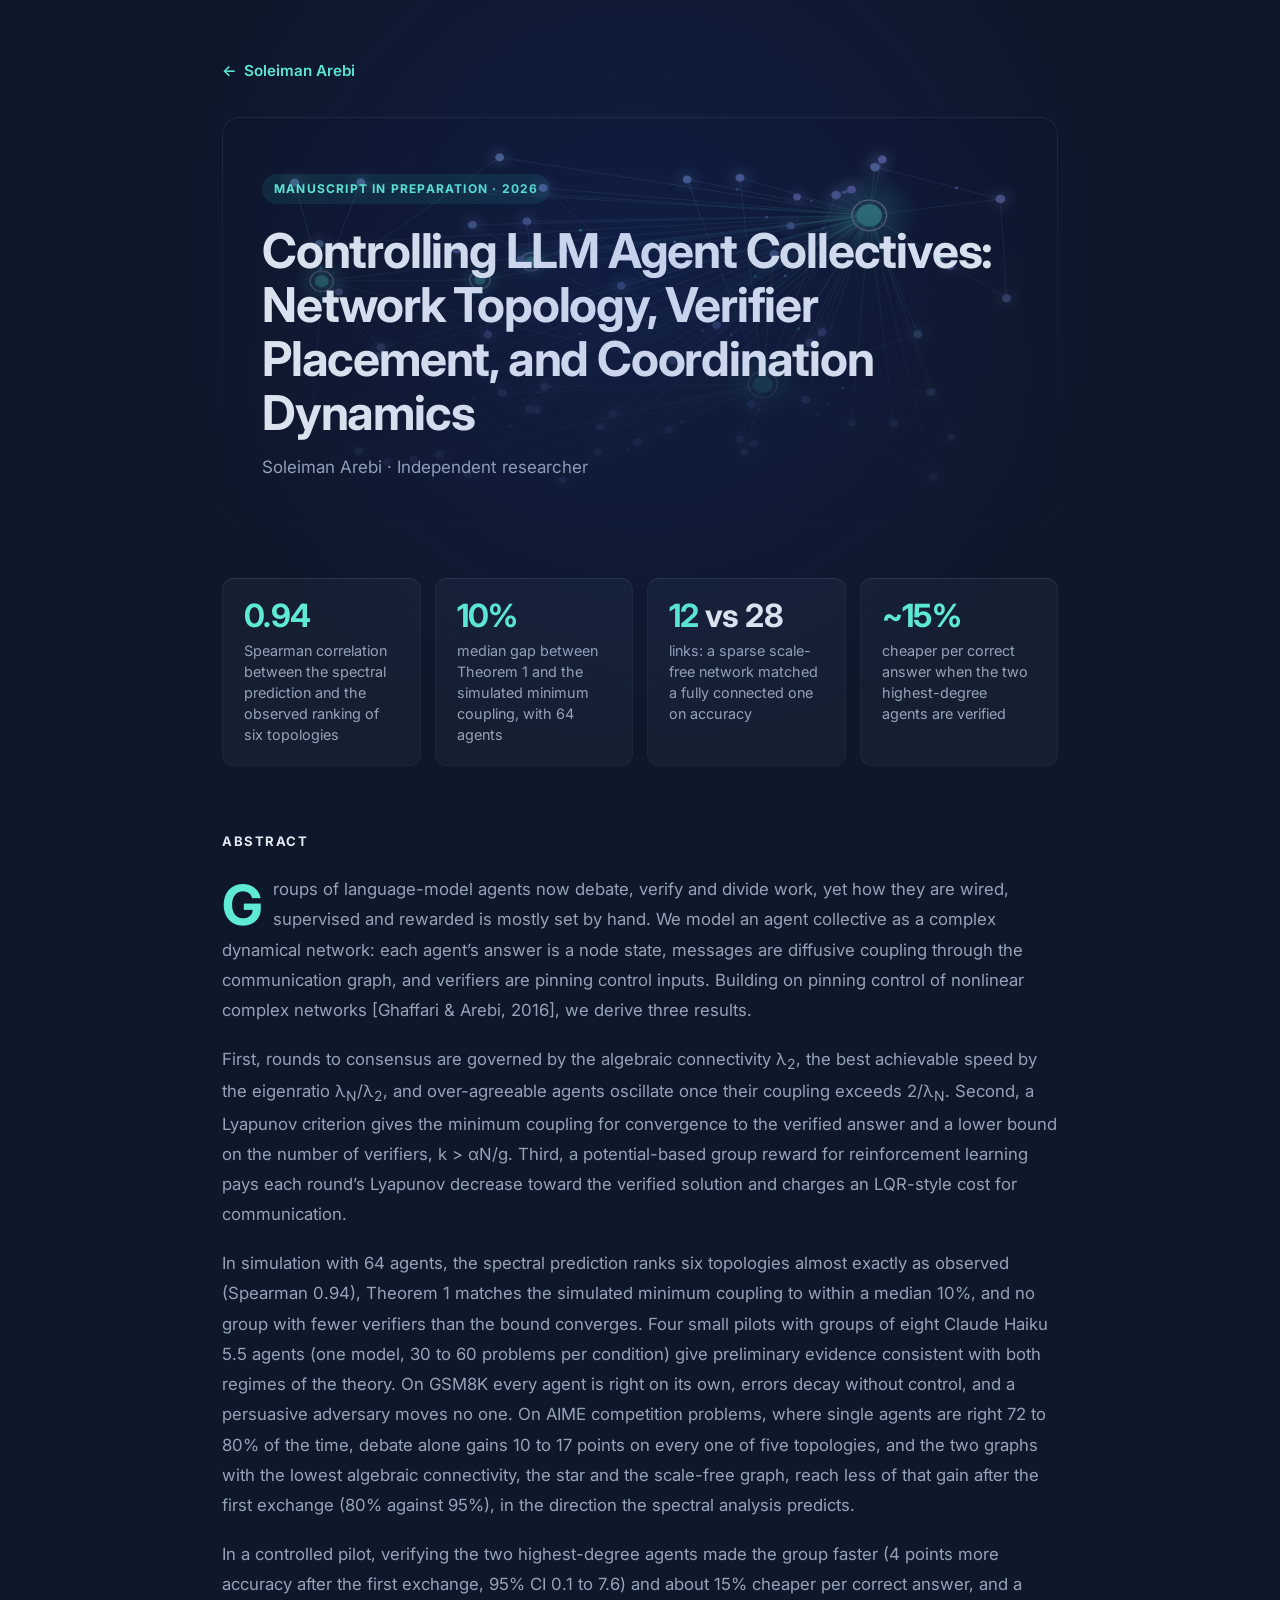
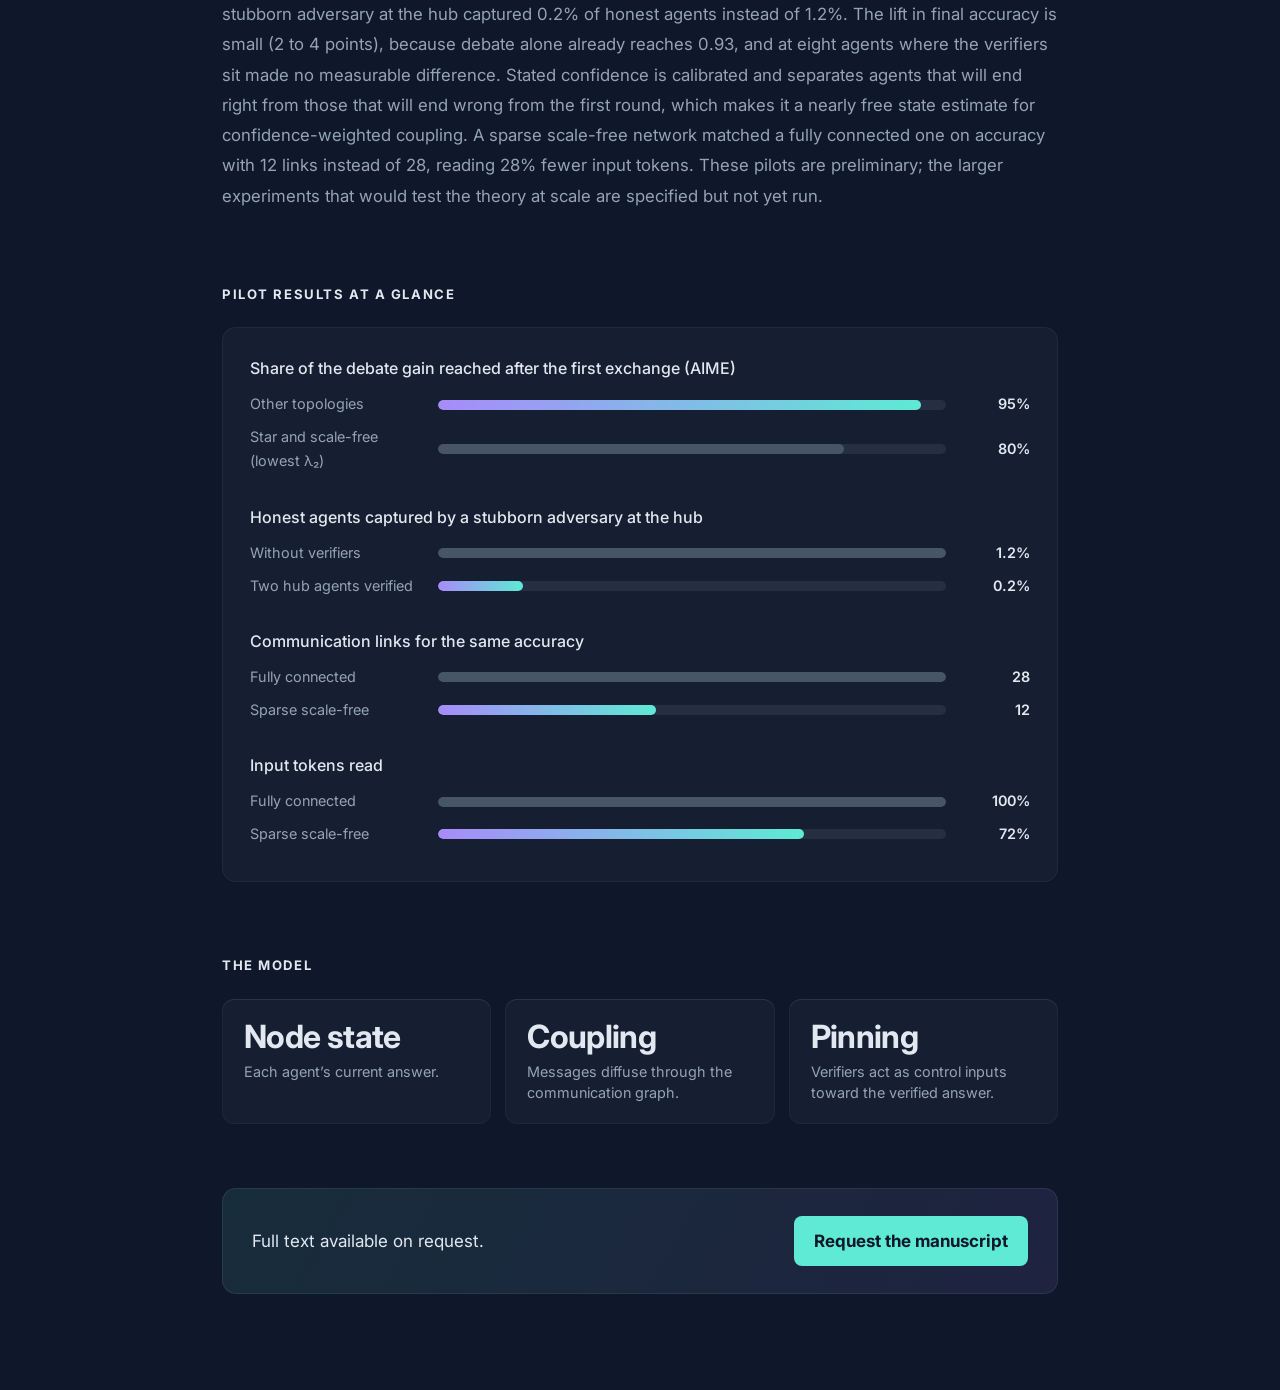
==== research/collectives.html @ 9f4c7a7a "Add research pages, animated agent-network hero, and drop GitHub links from research Co-Authored-By:" ====
<!doctype html>
<html lang="en">
<head>
  <meta charset="utf-8" />
  <meta name="viewport" content="width=device-width, initial-scale=1" />
  <title>Controlling LLM Agent Collectives · Soleiman Arebi</title>
  <meta name="description" content="Network topology, verifier placement and coordination dynamics in collectives of language-model agents, by Soleiman Arebi." />
  <meta name="theme-color" content="#0f172a" />
  <link rel="icon" href="data:image/svg+xml,<svg xmlns='http://www.w3.org/2000/svg' viewBox='0 0 32 32'><rect width='32' height='32' rx='6' fill='%230f172a'/><text x='6' y='22' font-family='sans-serif' font-weight='700' font-size='15' fill='%235eead4'>SA</text></svg>" />
  <link rel="preconnect" href="https://fonts.googleapis.com" />
  <link rel="preconnect" href="https://fonts.gstatic.com" crossorigin />
  <link href="https://fonts.googleapis.com/css2?family=Inter:wght@400;500;600;700&display=swap" rel="stylesheet" />
  <link rel="stylesheet" href="../style.css" />
</head>
<body>
  <div class="spotlight" id="spotlight" aria-hidden="true"></div>

  <main class="paper">
    <a class="back" href="../index.html#research"><span class="arrow">←</span> Soleiman Arebi</a>

    <header class="paper-hero">
      <canvas data-network data-agents="64" aria-hidden="true"></canvas>
      <div class="inner">
        <span class="status">Manuscript in preparation · 2026</span>
        <h1>Controlling LLM Agent Collectives: Network Topology, Verifier Placement, and Coordination Dynamics</h1>
        <p class="byline">Soleiman Arebi · Independent researcher</p>
      </div>
    </header>

    <section class="stats" aria-label="Key results">
      <div class="stat"><b><em>0.94</em></b><span>Spearman correlation between the spectral prediction and the observed ranking of six topologies</span></div>
      <div class="stat"><b><em>10%</em></b><span>median gap between Theorem 1 and the simulated minimum coupling, with 64 agents</span></div>
      <div class="stat"><b><em>12</em> vs 28</b><span>links: a sparse scale-free network matched a fully connected one on accuracy</span></div>
      <div class="stat"><b><em>~15%</em></b><span>cheaper per correct answer when the two highest-degree agents are verified</span></div>
    </section>

    <section class="abstract" aria-labelledby="abs">
      <h2 id="abs">Abstract</h2>
      <p>
        Groups of language-model agents now debate, verify and divide work, yet how they are wired, supervised and
        rewarded is mostly set by hand. We model an agent collective as a complex dynamical network: each agent’s answer
        is a node state, messages are diffusive coupling through the communication graph, and verifiers are pinning
        control inputs. Building on pinning control of nonlinear complex networks [Ghaffari &amp; Arebi, 2016], we derive
        three results.
      </p>
      <p>
        First, rounds to consensus are governed by the algebraic connectivity λ<sub>2</sub>, the best achievable speed by
        the eigenratio λ<sub>N</sub>/λ<sub>2</sub>, and over-agreeable agents oscillate once their coupling exceeds
        2/λ<sub>N</sub>. Second, a Lyapunov criterion gives the minimum coupling for convergence to the verified answer and
        a lower bound on the number of verifiers, k &gt; αN/g. Third, a potential-based group reward for reinforcement
        learning pays each round’s Lyapunov decrease toward the verified solution and charges an LQR-style cost for
        communication.
      </p>
      <p>
        In simulation with 64 agents, the spectral prediction ranks six topologies almost exactly as observed (Spearman
        0.94), Theorem 1 matches the simulated minimum coupling to within a median 10%, and no group with fewer verifiers
        than the bound converges. Four small pilots with groups of eight Claude Haiku 5.5 agents (one model, 30 to 60
        problems per condition) give preliminary evidence consistent with both regimes of the theory. On GSM8K every agent
        is right on its own, errors decay without control, and a persuasive adversary moves no one. On AIME competition
        problems, where single agents are right 72 to 80% of the time, debate alone gains 10 to 17 points on every one of
        five topologies, and the two graphs with the lowest algebraic connectivity, the star and the scale-free graph,
        reach less of that gain after the first exchange (80% against 95%), in the direction the spectral analysis
        predicts.
      </p>
      <p>
        In a controlled pilot, verifying the two highest-degree agents made the group faster (4 points more accuracy after
        the first exchange, 95% CI 0.1 to 7.6) and about 15% cheaper per correct answer, and a stubborn adversary at the
        hub captured 0.2% of honest agents instead of 1.2%. The lift in final accuracy is small (2 to 4 points), because
        debate alone already reaches 0.93, and at eight agents where the verifiers sit made no measurable difference.
        Stated confidence is calibrated and separates agents that will end right from those that will end wrong from the
        first round, which makes it a nearly free state estimate for confidence-weighted coupling. A sparse scale-free
        network matched a fully connected one on accuracy with 12 links instead of 28, reading 28% fewer input tokens.
        These pilots are preliminary; the larger experiments that would test the theory at scale are specified but not
        yet run.
      </p>
    </section>

    <section aria-labelledby="res">
      <h2 id="res">Pilot results at a glance</h2>
      <div class="fig bars" style="margin-bottom: 72px; padding: 28px">
        <div class="bar-row">
          <h3>Share of the debate gain reached after the first exchange (AIME)</h3>
          <div class="bar"><span class="label">Other topologies</span><span class="track"><span class="fill" data-w="95"></span></span><span class="val">95%</span></div>
          <div class="bar"><span class="label">Star and scale-free (lowest λ₂)</span><span class="track"><span class="fill muted" data-w="80"></span></span><span class="val">80%</span></div>
        </div>
        <div class="bar-row">
          <h3>Honest agents captured by a stubborn adversary at the hub</h3>
          <div class="bar"><span class="label">Without verifiers</span><span class="track"><span class="fill muted" data-w="100"></span></span><span class="val">1.2%</span></div>
          <div class="bar"><span class="label">Two hub agents verified</span><span class="track"><span class="fill" data-w="16.7"></span></span><span class="val">0.2%</span></div>
        </div>
        <div class="bar-row">
          <h3>Communication links for the same accuracy</h3>
          <div class="bar"><span class="label">Fully connected</span><span class="track"><span class="fill muted" data-w="100"></span></span><span class="val">28</span></div>
          <div class="bar"><span class="label">Sparse scale-free</span><span class="track"><span class="fill" data-w="42.9"></span></span><span class="val">12</span></div>
        </div>
        <div class="bar-row">
          <h3>Input tokens read</h3>
          <div class="bar"><span class="label">Fully connected</span><span class="track"><span class="fill muted" data-w="100"></span></span><span class="val">100%</span></div>
          <div class="bar"><span class="label">Sparse scale-free</span><span class="track"><span class="fill" data-w="72"></span></span><span class="val">72%</span></div>
        </div>
      </div>
    </section>

    <section aria-labelledby="model">
      <h2 id="model">The model</h2>
      <div class="stats">
        <div class="stat"><b>Node state</b><span>Each agent’s current answer.</span></div>
        <div class="stat"><b>Coupling</b><span>Messages diffuse through the communication graph.</span></div>
        <div class="stat"><b>Pinning</b><span>Verifiers act as control inputs toward the verified answer.</span></div>
      </div>
    </section>

    <div class="request">
      <p>Full text available on request.</p>
      <a class="btn" href="mailto:soleiman.arebi@gmail.com?subject=Controlling%20LLM%20Agent%20Collectives">Request the manuscript</a>
    </div>
  </main>

  <script src="../network.js"></script>
  <script src="../app.js"></script>
  <script src="paper.js"></script>
</body>
</html>
---- style.css ----
:root {
  --bg: #0f172a;
  --text: #94a3b8;
  --heading: #e2e8f0;
  --dim: #64748b;
  --accent: #5eead4;
  --chip-bg: rgba(45, 212, 191, .1);
  --card: rgba(30, 41, 59, .5);
  --card-edge: rgba(148, 163, 184, .1);
}

* { box-sizing: border-box; }
html { scroll-behavior: smooth; }
body {
  margin: 0;
  background: var(--bg);
  color: var(--text);
  font: 17px/1.7 Inter, system-ui, -apple-system, "Segoe UI", sans-serif;
  -webkit-font-smoothing: antialiased;
}
::selection { background: #5eead4; color: #0f172a; }
a { color: inherit; text-decoration: none; }
img { display: block; max-width: 100%; }

.spotlight {
  pointer-events: none; position: fixed; inset: 0; z-index: 30;
  background: radial-gradient(600px at var(--x, 50%) var(--y, 30%), rgba(29, 78, 216, .15), transparent 80%);
}
.skip { position: absolute; left: -999px; top: 8px; background: var(--accent); color: var(--bg); padding: 8px 14px; border-radius: 4px; z-index: 50; }
.skip:focus { left: 16px; }

.layout {
  max-width: 1280px; margin: 0 auto;
  padding: 0 96px;
  display: flex; justify-content: space-between; gap: 64px;
}

/* left column */
.side {
  position: sticky; top: 0;
  width: 48%; max-height: 100vh;
  padding: 96px 0;
  display: flex; flex-direction: column; justify-content: space-between;
}
.side h1 { margin: 0; color: var(--heading); font-size: 3rem; font-weight: 700; letter-spacing: -.025em; line-height: 1.1; }
.side h2 { margin: 14px 0 0; color: var(--heading); font-size: 1.3rem; font-weight: 500; letter-spacing: -.01em; }
.tagline { margin: 18px 0 0; max-width: 22rem; line-height: 1.6; }

.nav ul { list-style: none; padding: 0; margin: 64px 0 0; }
.nav a { display: inline-flex; align-items: center; padding: 12px 0; }
.nav .line { width: 32px; height: 1px; background: var(--dim); margin-right: 16px; transition: all .15s; }
.nav .label { font-size: .78rem; font-weight: 700; letter-spacing: .1em; text-transform: uppercase; color: var(--dim); transition: color .15s; }
.nav a:hover .line, .nav a.active .line { width: 64px; background: var(--heading); }
.nav a:hover .label, .nav a.active .label { color: var(--heading); }

.social { list-style: none; padding: 0; margin: 32px 0 0; display: flex; gap: 22px; }
.social a { display: block; color: var(--text); transition: color .15s; }
.social a:hover { color: var(--heading); }
.social svg { width: 26px; height: 26px; }

/* right column */
.main { width: 52%; padding: 96px 0; }
.section { margin-bottom: 128px; scroll-margin-top: 96px; }
.sticky-title { display: none; }
.section > p { margin: 0 0 1.1em; }
.section strong, .section em { color: var(--heading); font-weight: 500; }
.section > p a { color: var(--heading); font-weight: 500; }
.section > p a:hover { color: var(--accent); }

.list { list-style: none; padding: 0; margin: 0; }
.list:hover .item { opacity: .5; }
.list .item:hover { opacity: 1; }
.item {
  position: relative;
  display: grid; grid-template-columns: 8rem 1fr; gap: 24px;
  padding: 20px 24px; margin: 0 -24px 12px;
  border-radius: 8px; transition: all .2s;
}
.item:hover { background: var(--card); box-shadow: inset 0 1px 0 var(--card-edge); }
.item .cover { position: absolute; inset: 0; z-index: 1; border-radius: 8px; }
.item h4 { margin: 0; color: var(--heading); font-size: 1.05rem; font-weight: 500; line-height: 1.4; transition: color .15s; }
.item:has(.cover):hover h4 { color: var(--accent); }
.item p { margin: 8px 0 0; font-size: .98rem; }
.item .meta { color: var(--text); }
.arrow { display: inline-block; transition: transform .15s; }
.item:hover .arrow, .more:hover .arrow { transform: translate(3px, -2px); }
.date { font-size: .75rem; font-weight: 600; letter-spacing: .06em; text-transform: uppercase; color: var(--dim); padding-top: 4px; }

.item-img { grid-template-columns: 9rem 1fr; }
.item-img img {
  width: 100%; aspect-ratio: 16 / 10; object-fit: cover; margin-top: 4px;
  border-radius: 4px; border: 2px solid rgba(226, 232, 240, .1); transition: border-color .2s;
}
.item-img img[src$=".png"] { background: #fff; object-fit: contain; padding: 3px; }
.item-img:hover img { border-color: rgba(226, 232, 240, .3); }

.chips { list-style: none; padding: 0; margin: 14px 0 0; display: flex; flex-wrap: wrap; gap: 8px; }
.chips li { background: var(--chip-bg); color: var(--accent); font-size: .76rem; font-weight: 500; line-height: 1.5; padding: 4px 12px; border-radius: 999px; }

.more { display: inline-block; margin-top: 24px; color: var(--heading); font-weight: 600; }
.more:hover { color: var(--accent); }

.edu { margin-top: 32px; }
.edu p { margin: 0 0 10px; font-size: .98rem; }

.foot { font-size: .9rem; color: var(--dim); max-width: 28rem; padding-bottom: 32px; }

@media (max-width: 1024px) {
  .layout { flex-direction: column; gap: 0; padding: 0 48px; }
  .side { position: static; width: 100%; max-height: none; padding: 72px 0 0; }
  .nav { display: none; }
  .main { width: 100%; padding-top: 64px; }
  .section { margin-bottom: 96px; }
  .sticky-title {
    display: block; position: sticky; top: 0; z-index: 20;
    margin: 0 -48px 24px; padding: 18px 48px;
    background: rgba(15, 23, 42, .75); backdrop-filter: blur(8px);
    color: var(--heading); font-size: .82rem; font-weight: 700; letter-spacing: .1em; text-transform: uppercase;
  }
}
@media (max-width: 640px) {
  body { font-size: 16.5px; }
  .layout { padding: 0 24px; }
  .side h1 { font-size: 2.4rem; }
  .sticky-title { margin: 0 -24px 20px; padding: 16px 24px; }
  .list:hover .item { opacity: 1; }
  .item, .item-img { grid-template-columns: 1fr; gap: 10px; margin: 0 0 28px; padding: 0; }
  .item:hover { background: none; box-shadow: none; }
  .item-img img { max-width: 220px; order: 2; }
  .spotlight { display: none; }
}
@media (prefers-reduced-motion: reduce) {
  html { scroll-behavior: auto; }
  * { transition: none !important; }
}
.section > .creds { color: var(--dim); font-size: .92rem; }

/* animated agent network */
.hero-net { margin: 0 0 72px; }
.hero-net canvas {
  display: block; width: 100%; height: 320px;
  border-radius: 14px;
  background: radial-gradient(120% 90% at 30% 20%, rgba(94, 234, 212, .07), transparent 60%),
              radial-gradient(90% 90% at 80% 90%, rgba(167, 139, 250, .09), transparent 60%),
              rgba(15, 23, 42, .6);
  box-shadow: inset 0 0 0 1px rgba(148, 163, 184, .12), 0 30px 60px -30px rgba(2, 6, 23, .8);
}
.hero-net figcaption { display: flex; flex-wrap: wrap; align-items: center; gap: 6px 18px; margin-top: 14px; font-size: .85rem; color: var(--dim); }
.hero-net .cap-text { flex-basis: 100%; }
.dot { display: inline-block; width: 9px; height: 9px; border-radius: 50%; margin-right: 7px; vertical-align: 1px; }
.dot-agent { background: linear-gradient(90deg, #a78bfa, #5eead4); }
.dot-verifier { background: #5eead4; box-shadow: 0 0 0 2px var(--bg), 0 0 0 3.5px #e2e8f0; }
.thumb-net {
  display: block; width: 100%; aspect-ratio: 16 / 10; margin-top: 4px;
  border-radius: 4px; border: 2px solid rgba(226, 232, 240, .1); background: rgba(15, 23, 42, .8);
  transition: border-color .2s;
}
.item-img:hover .thumb-net { border-color: rgba(226, 232, 240, .3); }

/* paper pages */
.paper { max-width: 900px; margin: 0 auto; padding: 56px 32px 96px; position: relative; z-index: 1; }
.back { display: inline-flex; gap: 8px; color: var(--accent); font-weight: 600; font-size: .95rem; }
.back:hover .arrow { transform: translateX(-3px); }
.paper-hero { position: relative; margin: 32px 0 56px; padding: 56px 40px 40px; border-radius: 18px; overflow: hidden;
  box-shadow: inset 0 0 0 1px rgba(148, 163, 184, .12); background: rgba(15, 23, 42, .6); }
.paper-hero canvas { position: absolute; inset: 0; width: 100%; height: 100%; opacity: .55; }
.paper-hero > *:not(canvas) { position: relative; }
.paper-hero::after { content: ""; position: absolute; inset: 0; background: linear-gradient(180deg, transparent 0%, rgba(15, 23, 42, .85) 75%); pointer-events: none; }
.paper-hero .inner { position: relative; z-index: 1; }
.status { display: inline-block; font-size: .75rem; font-weight: 700; letter-spacing: .1em; text-transform: uppercase; color: var(--accent);
  background: var(--chip-bg); padding: 5px 12px; border-radius: 999px; }
.paper h1 { color: var(--heading); font-size: clamp(2rem, 4.4vw, 3rem); line-height: 1.12; letter-spacing: -.025em; margin: 20px 0 14px; max-width: 18em; }
.byline { color: var(--text); margin: 0; }
.stats { display: grid; grid-template-columns: repeat(auto-fit, minmax(180px, 1fr)); gap: 14px; margin: 0 0 64px; }
.stat { background: var(--card); border-radius: 12px; padding: 20px 22px; box-shadow: inset 0 1px 0 var(--card-edge), inset 0 0 0 1px rgba(148, 163, 184, .06); }
.stat b { display: block; color: var(--heading); font-size: 2rem; font-weight: 700; letter-spacing: -.02em; line-height: 1.1; }
.stat b em { font-style: normal; color: var(--accent); }
.stat span { display: block; margin-top: 8px; font-size: .9rem; line-height: 1.45; }
.paper h2 { color: var(--heading); font-size: .82rem; font-weight: 700; letter-spacing: .12em; text-transform: uppercase; margin: 0 0 22px; }
.abstract { margin: 0 0 72px; }
.abstract p { margin: 0 0 1.1em; font-size: 1.05rem; line-height: 1.8; }
.abstract p:first-of-type::first-letter { float: left; font-size: 3.3em; line-height: .9; padding: 6px 10px 0 0; color: var(--accent); font-weight: 700; }
.figs { display: grid; gap: 28px; margin: 0 0 72px; }
.fig { margin: 0; background: var(--card); border-radius: 14px; padding: 18px; box-shadow: inset 0 0 0 1px rgba(148, 163, 184, .08); }
.fig img { width: 100%; background: #fff; border-radius: 8px; padding: 10px; cursor: zoom-in; }
.fig figcaption { margin-top: 14px; font-size: .95rem; line-height: 1.6; }
.fig figcaption b { color: var(--heading); font-weight: 600; }
.figs-2 { grid-template-columns: 1fr 1fr; }
.bars { display: grid; gap: 22px; }
.bar-row h3 { margin: 0 0 10px; color: var(--heading); font-size: 1rem; font-weight: 500; }
.bar { display: grid; grid-template-columns: 11rem 1fr 4.5rem; align-items: center; gap: 12px; margin-bottom: 8px; font-size: .9rem; }
.bar .track { display: block; height: 10px; border-radius: 999px; background: rgba(148, 163, 184, .12); overflow: hidden; }
.bar .fill { display: block; height: 100%; border-radius: 999px; background: linear-gradient(90deg, #a78bfa, #5eead4); width: 0; transition: width 1.2s cubic-bezier(.2,.8,.2,1); }
.bar .fill.muted { background: #475569; }
.bar .val { color: var(--heading); font-weight: 600; text-align: right; }
.request { display: flex; flex-wrap: wrap; align-items: center; justify-content: space-between; gap: 18px; padding: 28px 30px; border-radius: 14px;
  background: linear-gradient(120deg, rgba(94, 234, 212, .1), rgba(167, 139, 250, .1)); box-shadow: inset 0 0 0 1px rgba(148, 163, 184, .12); }
.request p { margin: 0; color: var(--heading); }
.btn { display: inline-block; padding: 11px 20px; border-radius: 8px; background: var(--accent); color: var(--bg); font-weight: 700; }
.btn:hover { filter: brightness(1.08); }
.lightbox { position: fixed; inset: 0; z-index: 60; background: rgba(2, 6, 23, .92); display: grid; place-items: center; padding: 24px; cursor: zoom-out; }
.lightbox[hidden] { display: none; }
.lightbox img { max-width: min(1200px, 100%); max-height: 88vh; background: #fff; border-radius: 10px; padding: 12px; }

@media (max-width: 640px) {
  .hero-net { margin-bottom: 56px; }
  .hero-net canvas { height: 240px; }
  .paper { padding: 32px 20px 72px; }
  .paper-hero { padding: 40px 22px 28px; }
  .figs-2 { grid-template-columns: 1fr; }
  .bar { grid-template-columns: 1fr 3.5rem; }
  .bar .label { grid-column: 1 / -1; }
  .item-img .thumb-net { max-width: 220px; order: 2; }
}
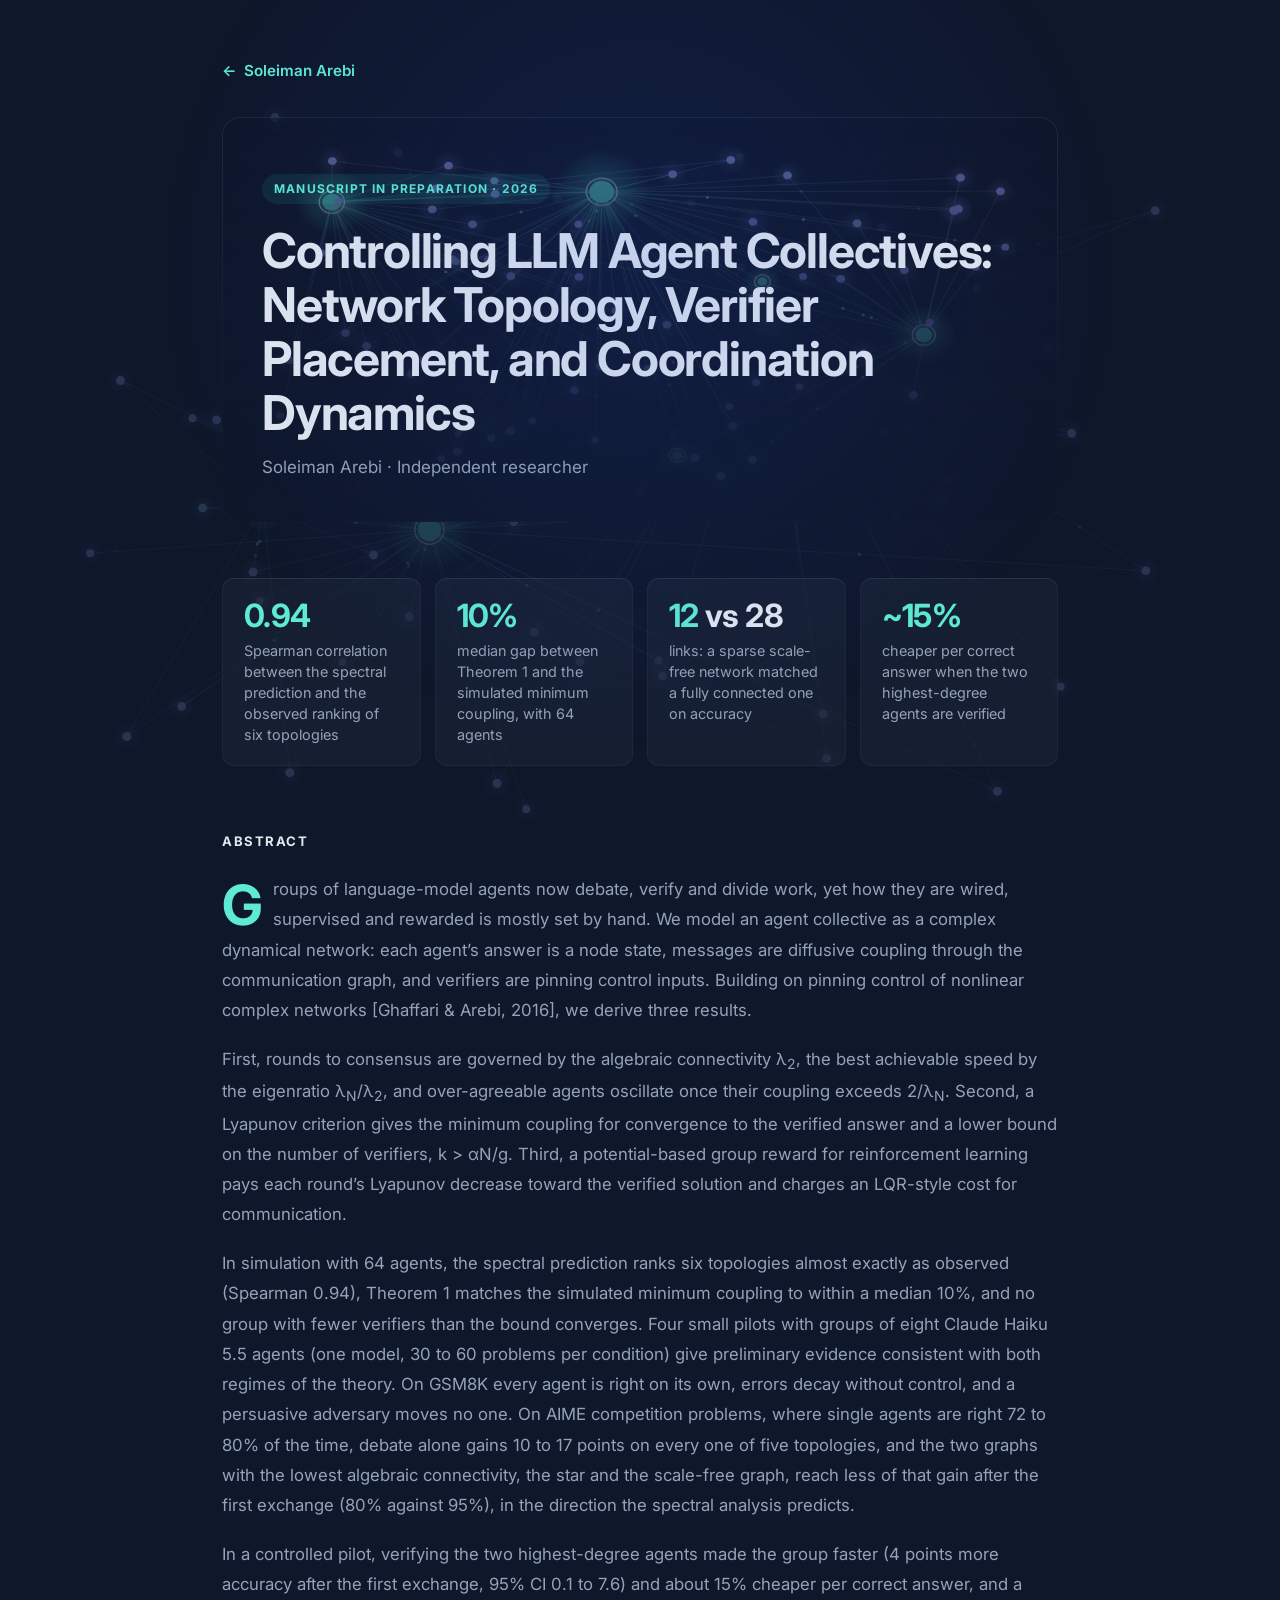
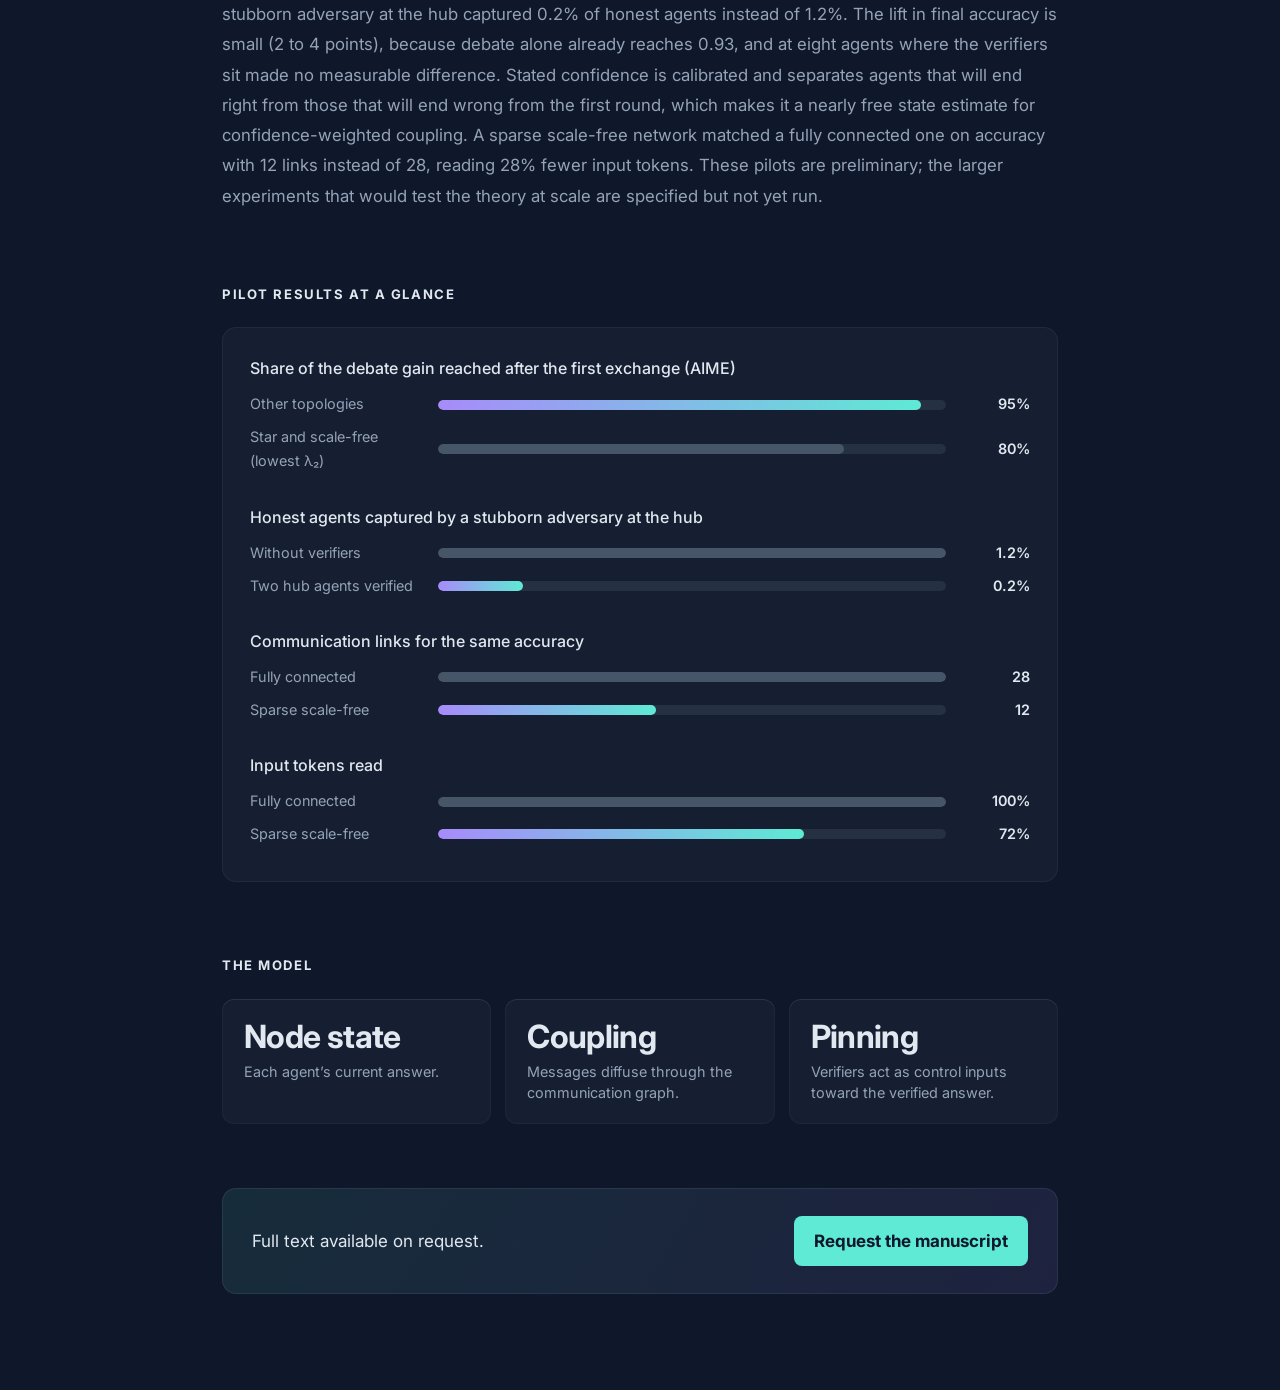
==== commit eaeeebd5: "Animate every project thumbnail and add an interactive network background Co-Authored-By: Claude Opu" ====
--- a/research/collectives.html
+++ b/research/collectives.html
@@ -13,6 +13,7 @@
   <link rel="stylesheet" href="../style.css" />
 </head>
 <body>
+  <canvas class="bg-net" data-network data-bg data-interactive aria-hidden="true"></canvas>
   <div class="spotlight" id="spotlight" aria-hidden="true"></div>
 
   <main class="paper">
--- a/style.css
+++ b/style.css
@@ -212,3 +212,8 @@
   .bar .label { grid-column: 1 / -1; }
   .item-img .thumb-net { max-width: 220px; order: 2; }
 }
+
+/* full-page agent network behind everything */
+.bg-net { position: fixed; inset: 0; width: 100vw; height: 100vh; z-index: 0; opacity: .2; pointer-events: none; }
+.layout, .paper { position: relative; z-index: 1; }
+@media (max-width: 640px) { .bg-net { opacity: .15; } }
